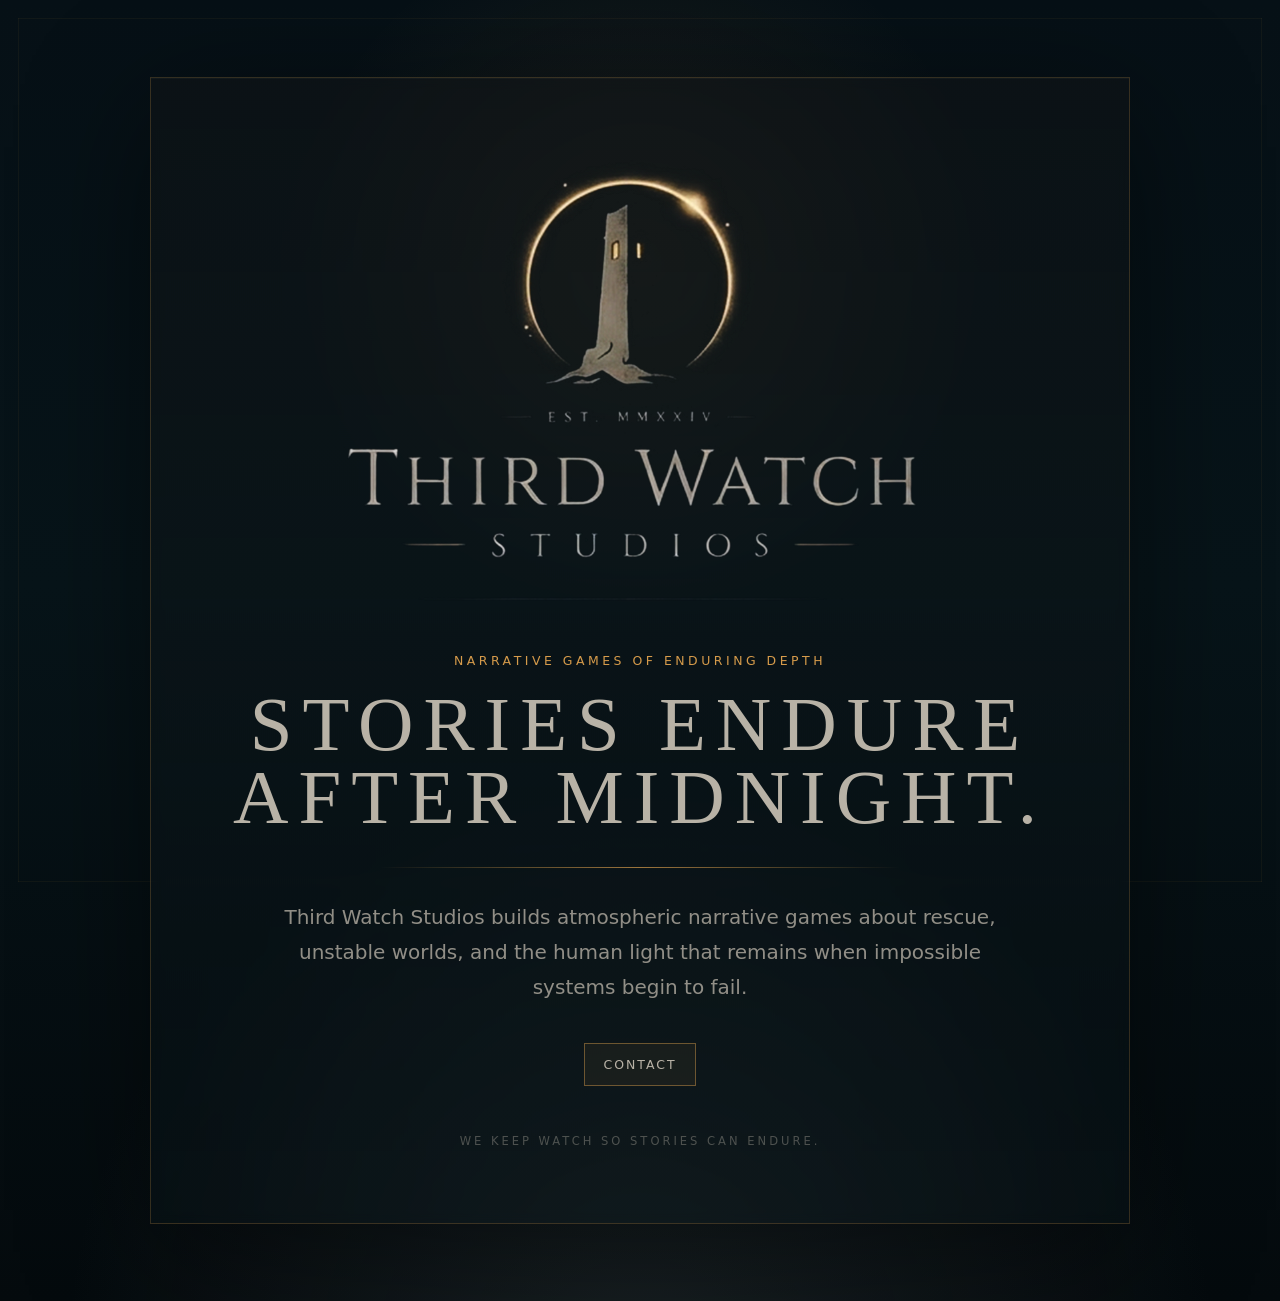
==== docs/index.html @ 3161badf "splash page" ====
<!doctype html>
<html lang="en">
<head>
  <meta charset="utf-8" />
  <meta name="viewport" content="width=device-width, initial-scale=1" />
  <title>Third Watch Studios</title>
  <meta name="description" content="Third Watch Studios - narrative games of enduring depth." />
  <link rel="canonical" href="https://thirdwatchstudios.com/" />
  <meta property="og:title" content="Third Watch Studios" />
  <meta property="og:description" content="Stories endure after midnight." />
  <meta property="og:type" content="website" />
  <meta property="og:url" content="https://thirdwatchstudios.com/" />
  <meta property="og:image" content="https://thirdwatchstudios.com/assets/third-watch-open-graph-card-1200x630.png" />
  <meta name="twitter:card" content="summary_large_image" />
  <link rel="icon" href="assets/favicon.ico" sizes="any" />
  <link rel="apple-touch-icon" href="assets/favicon-180.png" />
  <link rel="manifest" href="site.webmanifest" />
  <link rel="stylesheet" href="styles.css" />
</head>
<body>
  <main class="page">
    <section class="panel" aria-label="Third Watch Studios splash page">
      <img class="logo" src="assets/third-watch-logo-lockup.png" alt="Third Watch Studios" />
      <p class="eyebrow">Narrative games of enduring depth</p>
      <h1>Stories endure<br />after midnight.</h1>
      <div class="divider" aria-hidden="true"></div>
      <p class="lede">
        Third Watch Studios builds atmospheric narrative games about rescue, unstable worlds,
        and the human light that remains when impossible systems begin to fail.
      </p>
      <nav class="actions" aria-label="Primary">
        <a class="button" href="mailto:hello@thirdwatchstudios.com">Contact</a>
      </nav>
      <p class="footer-note">We keep watch so stories can endure.</p>
    </section>
  </main>
</body>
</html>
---- docs/styles.css ----
@import url('./third-watch.tokens.css');

* { box-sizing: border-box; }
html, body { margin: 0; min-height: 100%; background: var(--tws-bg); color: var(--tws-text); }
body {
  font-family: var(--tws-font-body);
  background:
    radial-gradient(circle at 50% 20%, rgba(214, 155, 75, 0.10), transparent 22rem),
    radial-gradient(circle at 50% 105%, rgba(78, 88, 91, 0.28), transparent 36rem),
    linear-gradient(180deg, #061016 0%, #071419 45%, #040A0D 100%);
  overflow-x: hidden;
}
body::before {
  content: "";
  position: fixed;
  inset: 0;
  pointer-events: none;
  background:
    linear-gradient(90deg, rgba(214,155,75,0.11) 0 1px, transparent 1px calc(100% - 1px), rgba(214,155,75,0.11) calc(100% - 1px)),
    linear-gradient(180deg, rgba(214,155,75,0.11) 0 1px, transparent 1px calc(100% - 1px), rgba(214,155,75,0.11) calc(100% - 1px));
  margin: 18px;
  opacity: 0.55;
}
.page {
  min-height: 100svh;
  display: grid;
  place-items: center;
  padding: clamp(32px, 6vw, 84px) 24px;
  position: relative;
}
.panel {
  width: min(980px, 100%);
  text-align: center;
  padding: clamp(24px, 5vw, 64px);
  border: 1px solid var(--tws-border);
  background: linear-gradient(180deg, rgba(17,20,22,0.54), rgba(7,20,25,0.32));
  box-shadow: 0 28px 120px rgba(0,0,0,0.45), inset 0 1px 0 rgba(184,178,166,0.04);
  backdrop-filter: blur(6px);
}
.logo { width: min(680px, 88%); height: auto; display: block; margin: 0 auto clamp(30px, 4vw, 54px); filter: drop-shadow(var(--tws-shadow-amber)); }
.eyebrow {
  color: var(--tws-accent);
  text-transform: uppercase;
  letter-spacing: 0.28em;
  font-size: 0.78rem;
  margin: 0 0 1.35rem;
}
h1 {
  font-family: var(--tws-font-display);
  font-weight: 400;
  text-transform: uppercase;
  letter-spacing: 0.13em;
  font-size: clamp(2.1rem, 6vw, 5.7rem);
  line-height: 0.95;
  margin: 0;
}
.divider { width: min(520px, 72%); height: 1px; background: linear-gradient(90deg, transparent, rgba(214,155,75,0.72), transparent); margin: 2rem auto; }
.lede {
  max-width: 720px;
  margin: 0 auto;
  color: rgba(184,178,166,0.78);
  font-size: clamp(1rem, 1.8vw, 1.25rem);
  line-height: 1.75;
}
.actions { margin-top: 2.35rem; display: flex; justify-content: center; gap: 14px; flex-wrap: wrap; }
.button {
  border: 1px solid rgba(214,155,75,0.45);
  color: var(--tws-text);
  text-decoration: none;
  text-transform: uppercase;
  letter-spacing: 0.16em;
  font-size: 0.78rem;
  padding: 13px 18px;
  background: rgba(214,155,75,0.06);
}
.button:hover, .button:focus { background: rgba(214,155,75,0.13); box-shadow: var(--tws-shadow-amber); }
.footer-note {
  margin-top: 3rem;
  color: rgba(184,178,166,0.38);
  text-transform: uppercase;
  letter-spacing: 0.26em;
  font-size: 0.72rem;
}
@media (max-width: 640px) {
  body::before { margin: 10px; }
  .panel { padding: 26px 18px; }
  .logo { width: min(460px, 96%); }
  h1 { letter-spacing: 0.08em; }
  .lede { font-size: 0.98rem; }
}
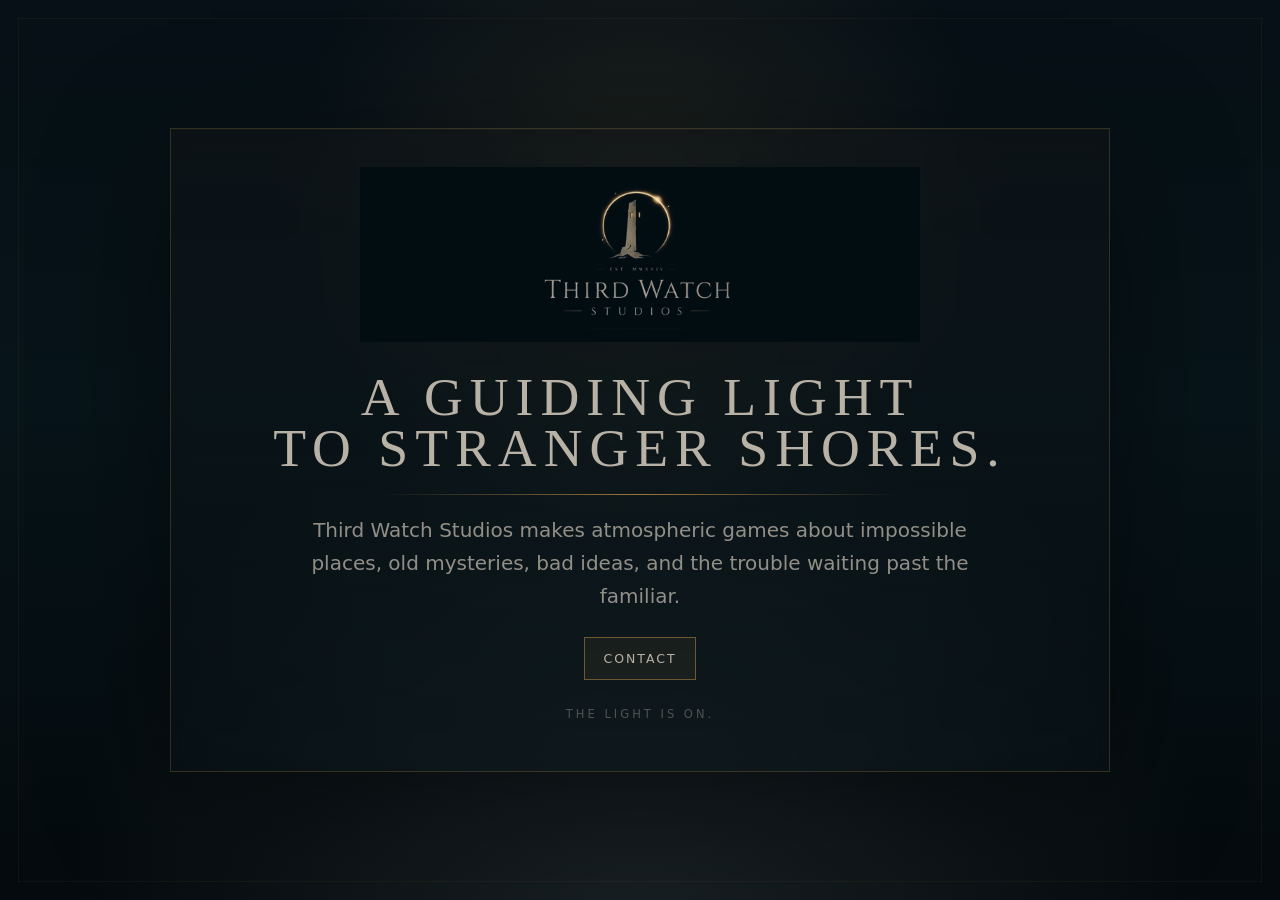
==== commit 138bc5f6: "copy updates" ====
--- a/docs/index.html
+++ b/docs/index.html
@@ -4,10 +4,10 @@
   <meta charset="utf-8" />
   <meta name="viewport" content="width=device-width, initial-scale=1" />
   <title>Third Watch Studios</title>
-  <meta name="description" content="Third Watch Studios - narrative games of enduring depth." />
+  <meta name="description" content="A guiding light to stranger shores. Atmospheric games about impossible places, old mysteries, bad ideas, and trouble beyond the familiar." />
   <link rel="canonical" href="https://thirdwatchstudios.com/" />
   <meta property="og:title" content="Third Watch Studios" />
-  <meta property="og:description" content="Stories endure after midnight." />
+  <meta property="og:description" content="Atmospheric games about impossible places, old mysteries, bad ideas, and the trouble waiting past the familiar." />
   <meta property="og:type" content="website" />
   <meta property="og:url" content="https://thirdwatchstudios.com/" />
   <meta property="og:image" content="https://thirdwatchstudios.com/assets/third-watch-open-graph-card-1200x630.png" />
@@ -15,23 +15,22 @@
   <link rel="icon" href="assets/favicon.ico" sizes="any" />
   <link rel="apple-touch-icon" href="assets/favicon-180.png" />
   <link rel="manifest" href="site.webmanifest" />
-  <link rel="stylesheet" href="styles.css" />
+  <link rel="stylesheet" href="styles.css?v=20260524-shores" />
 </head>
 <body>
   <main class="page">
     <section class="panel" aria-label="Third Watch Studios splash page">
-      <img class="logo" src="assets/third-watch-logo-lockup.png" alt="Third Watch Studios" />
-      <p class="eyebrow">Narrative games of enduring depth</p>
-      <h1>Stories endure<br />after midnight.</h1>
+      <img class="logo" src="assets/third-watch-website-header-1600x500.png" alt="Third Watch Studios" />
+      <h1 aria-label="A guiding light to stranger shores.">A guiding light<br />to stranger shores.</h1>
       <div class="divider" aria-hidden="true"></div>
       <p class="lede">
-        Third Watch Studios builds atmospheric narrative games about rescue, unstable worlds,
-        and the human light that remains when impossible systems begin to fail.
+        Third Watch Studios makes atmospheric games about impossible places,
+        old mysteries, bad ideas, and the trouble waiting past the familiar.
       </p>
       <nav class="actions" aria-label="Primary">
         <a class="button" href="mailto:hello@thirdwatchstudios.com">Contact</a>
       </nav>
-      <p class="footer-note">We keep watch so stories can endure.</p>
+      <p class="footer-note">The light is on.</p>
     </section>
   </main>
 </body>
--- a/docs/styles.css
+++ b/docs/styles.css
@@ -25,44 +25,44 @@
   min-height: 100svh;
   display: grid;
   place-items: center;
-  padding: clamp(32px, 6vw, 84px) 24px;
+  padding: clamp(24px, 5vw, 64px) 24px;
   position: relative;
 }
 .panel {
-  width: min(980px, 100%);
+  width: min(940px, 100%);
   text-align: center;
-  padding: clamp(24px, 5vw, 64px);
+  padding: clamp(20px, 3vw, 40px);
   border: 1px solid var(--tws-border);
   background: linear-gradient(180deg, rgba(17,20,22,0.54), rgba(7,20,25,0.32));
   box-shadow: 0 28px 120px rgba(0,0,0,0.45), inset 0 1px 0 rgba(184,178,166,0.04);
   backdrop-filter: blur(6px);
 }
-.logo { width: min(680px, 88%); height: auto; display: block; margin: 0 auto clamp(30px, 4vw, 54px); filter: drop-shadow(var(--tws-shadow-amber)); }
+.logo { width: min(560px, 90%); height: auto; display: block; margin: 0 auto clamp(18px, 2.4vw, 30px); filter: drop-shadow(var(--tws-shadow-amber)); }
 .eyebrow {
   color: var(--tws-accent);
   text-transform: uppercase;
   letter-spacing: 0.28em;
   font-size: 0.78rem;
-  margin: 0 0 1.35rem;
+  margin: 0 0 0.85rem;
 }
 h1 {
   font-family: var(--tws-font-display);
   font-weight: 400;
   text-transform: uppercase;
   letter-spacing: 0.13em;
-  font-size: clamp(2.1rem, 6vw, 5.7rem);
+  font-size: clamp(2rem, 4.2vw, 3.8rem);
   line-height: 0.95;
   margin: 0;
 }
-.divider { width: min(520px, 72%); height: 1px; background: linear-gradient(90deg, transparent, rgba(214,155,75,0.72), transparent); margin: 2rem auto; }
+.divider { width: min(520px, 72%); height: 1px; background: linear-gradient(90deg, transparent, rgba(214,155,75,0.72), transparent); margin: 1.2rem auto; }
 .lede {
   max-width: 720px;
   margin: 0 auto;
   color: rgba(184,178,166,0.78);
   font-size: clamp(1rem, 1.8vw, 1.25rem);
-  line-height: 1.75;
+  line-height: 1.65;
 }
-.actions { margin-top: 2.35rem; display: flex; justify-content: center; gap: 14px; flex-wrap: wrap; }
+.actions { margin-top: 1.5rem; display: flex; justify-content: center; gap: 14px; flex-wrap: wrap; }
 .button {
   border: 1px solid rgba(214,155,75,0.45);
   color: var(--tws-text);
@@ -75,7 +75,7 @@
 }
 .button:hover, .button:focus { background: rgba(214,155,75,0.13); box-shadow: var(--tws-shadow-amber); }
 .footer-note {
-  margin-top: 3rem;
+  margin-top: 1.7rem;
   color: rgba(184,178,166,0.38);
   text-transform: uppercase;
   letter-spacing: 0.26em;
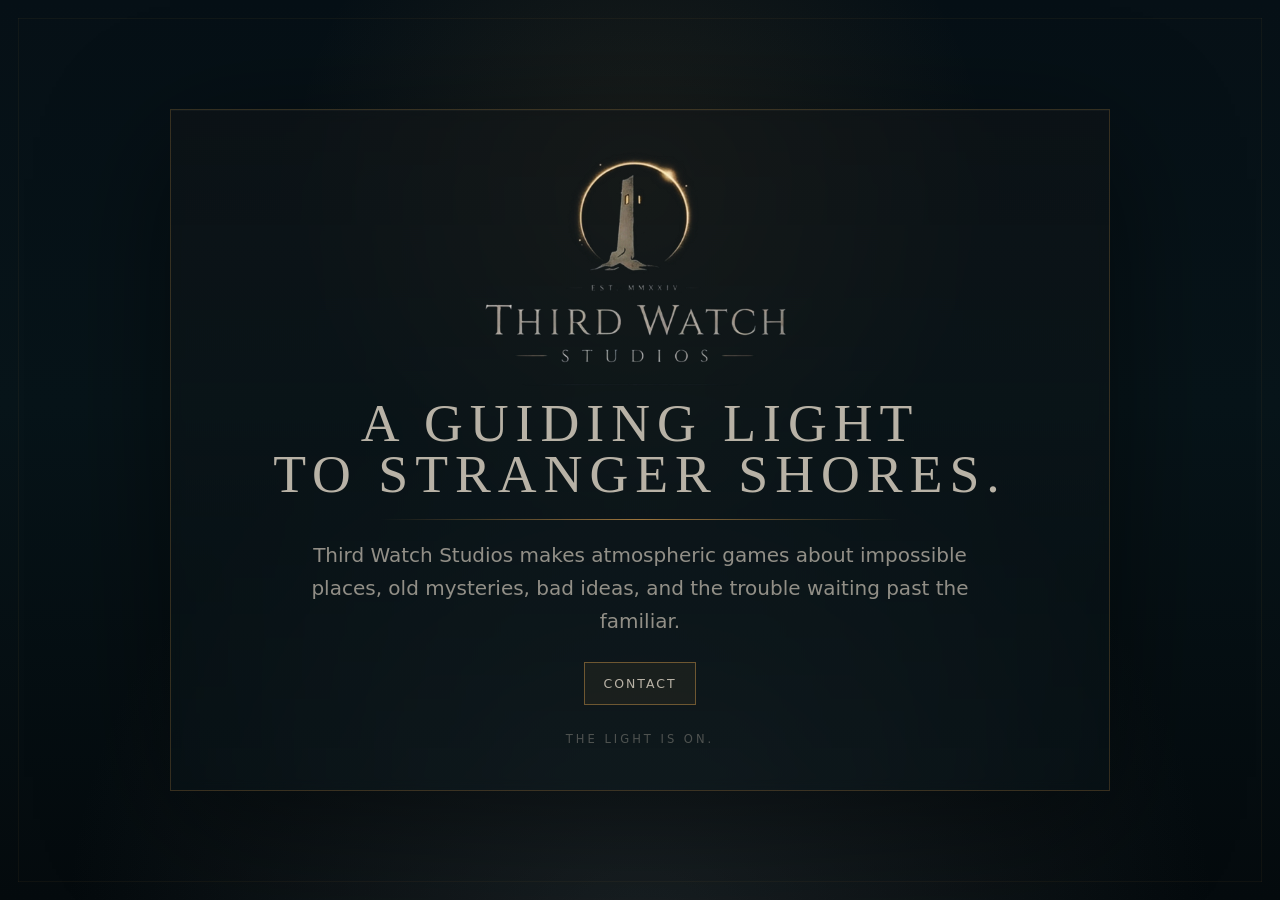
==== commit 91b2b6d6: "logo changes" ====
--- a/docs/index.html
+++ b/docs/index.html
@@ -15,12 +15,12 @@
   <link rel="icon" href="assets/favicon.ico" sizes="any" />
   <link rel="apple-touch-icon" href="assets/favicon-180.png" />
   <link rel="manifest" href="site.webmanifest" />
-  <link rel="stylesheet" href="styles.css?v=20260524-shores" />
+  <link rel="stylesheet" href="styles.css?v=20260524-logo" />
 </head>
 <body>
   <main class="page">
     <section class="panel" aria-label="Third Watch Studios splash page">
-      <img class="logo" src="assets/third-watch-website-header-1600x500.png" alt="Third Watch Studios" />
+      <img class="logo" src="assets/third-watch-logo-lockup.png" alt="Third Watch Studios" />
       <h1 aria-label="A guiding light to stranger shores.">A guiding light<br />to stranger shores.</h1>
       <div class="divider" aria-hidden="true"></div>
       <p class="lede">
--- a/docs/styles.css
+++ b/docs/styles.css
@@ -31,13 +31,13 @@
 .panel {
   width: min(940px, 100%);
   text-align: center;
-  padding: clamp(20px, 3vw, 40px);
+  padding: clamp(18px, 2.5vw, 34px);
   border: 1px solid var(--tws-border);
   background: linear-gradient(180deg, rgba(17,20,22,0.54), rgba(7,20,25,0.32));
   box-shadow: 0 28px 120px rgba(0,0,0,0.45), inset 0 1px 0 rgba(184,178,166,0.04);
   backdrop-filter: blur(6px);
 }
-.logo { width: min(560px, 90%); height: auto; display: block; margin: 0 auto clamp(18px, 2.4vw, 30px); filter: drop-shadow(var(--tws-shadow-amber)); }
+.logo { width: min(360px, 80%); height: auto; display: block; margin: 0 auto clamp(6px, 1.2vw, 12px); filter: drop-shadow(var(--tws-shadow-amber)); }
 .eyebrow {
   color: var(--tws-accent);
   text-transform: uppercase;
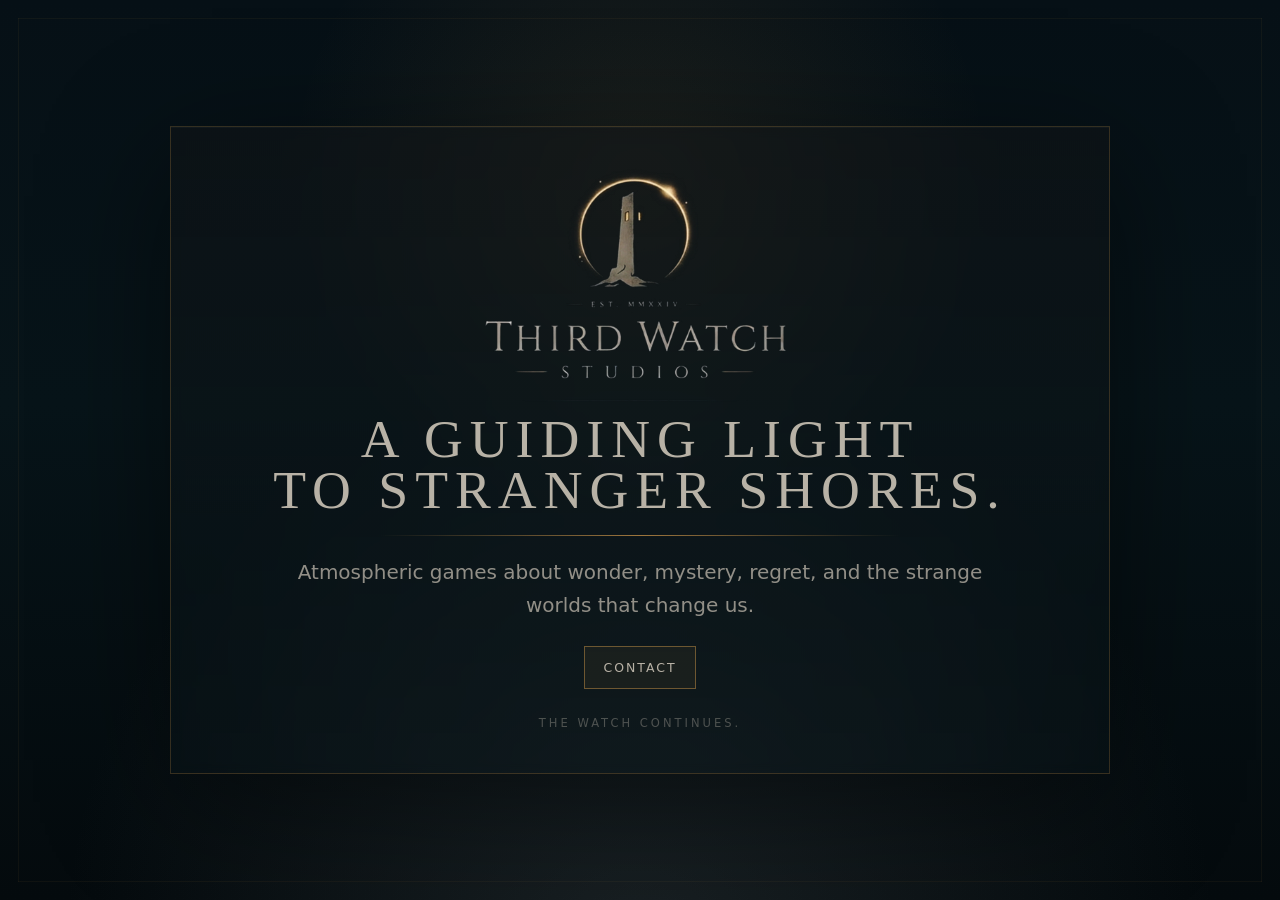
==== commit 14bad502: "copy updates" ====
--- a/docs/index.html
+++ b/docs/index.html
@@ -24,13 +24,12 @@
       <h1 aria-label="A guiding light to stranger shores.">A guiding light<br />to stranger shores.</h1>
       <div class="divider" aria-hidden="true"></div>
       <p class="lede">
-        Third Watch Studios makes atmospheric games about impossible places,
-        old mysteries, bad ideas, and the trouble waiting past the familiar.
+        Atmospheric games about wonder, mystery, regret, and the strange worlds that change us.
       </p>
       <nav class="actions" aria-label="Primary">
         <a class="button" href="mailto:hello@thirdwatchstudios.com">Contact</a>
       </nav>
-      <p class="footer-note">The light is on.</p>
+      <p class="footer-note">The watch continues.</p>
     </section>
   </main>
 </body>
